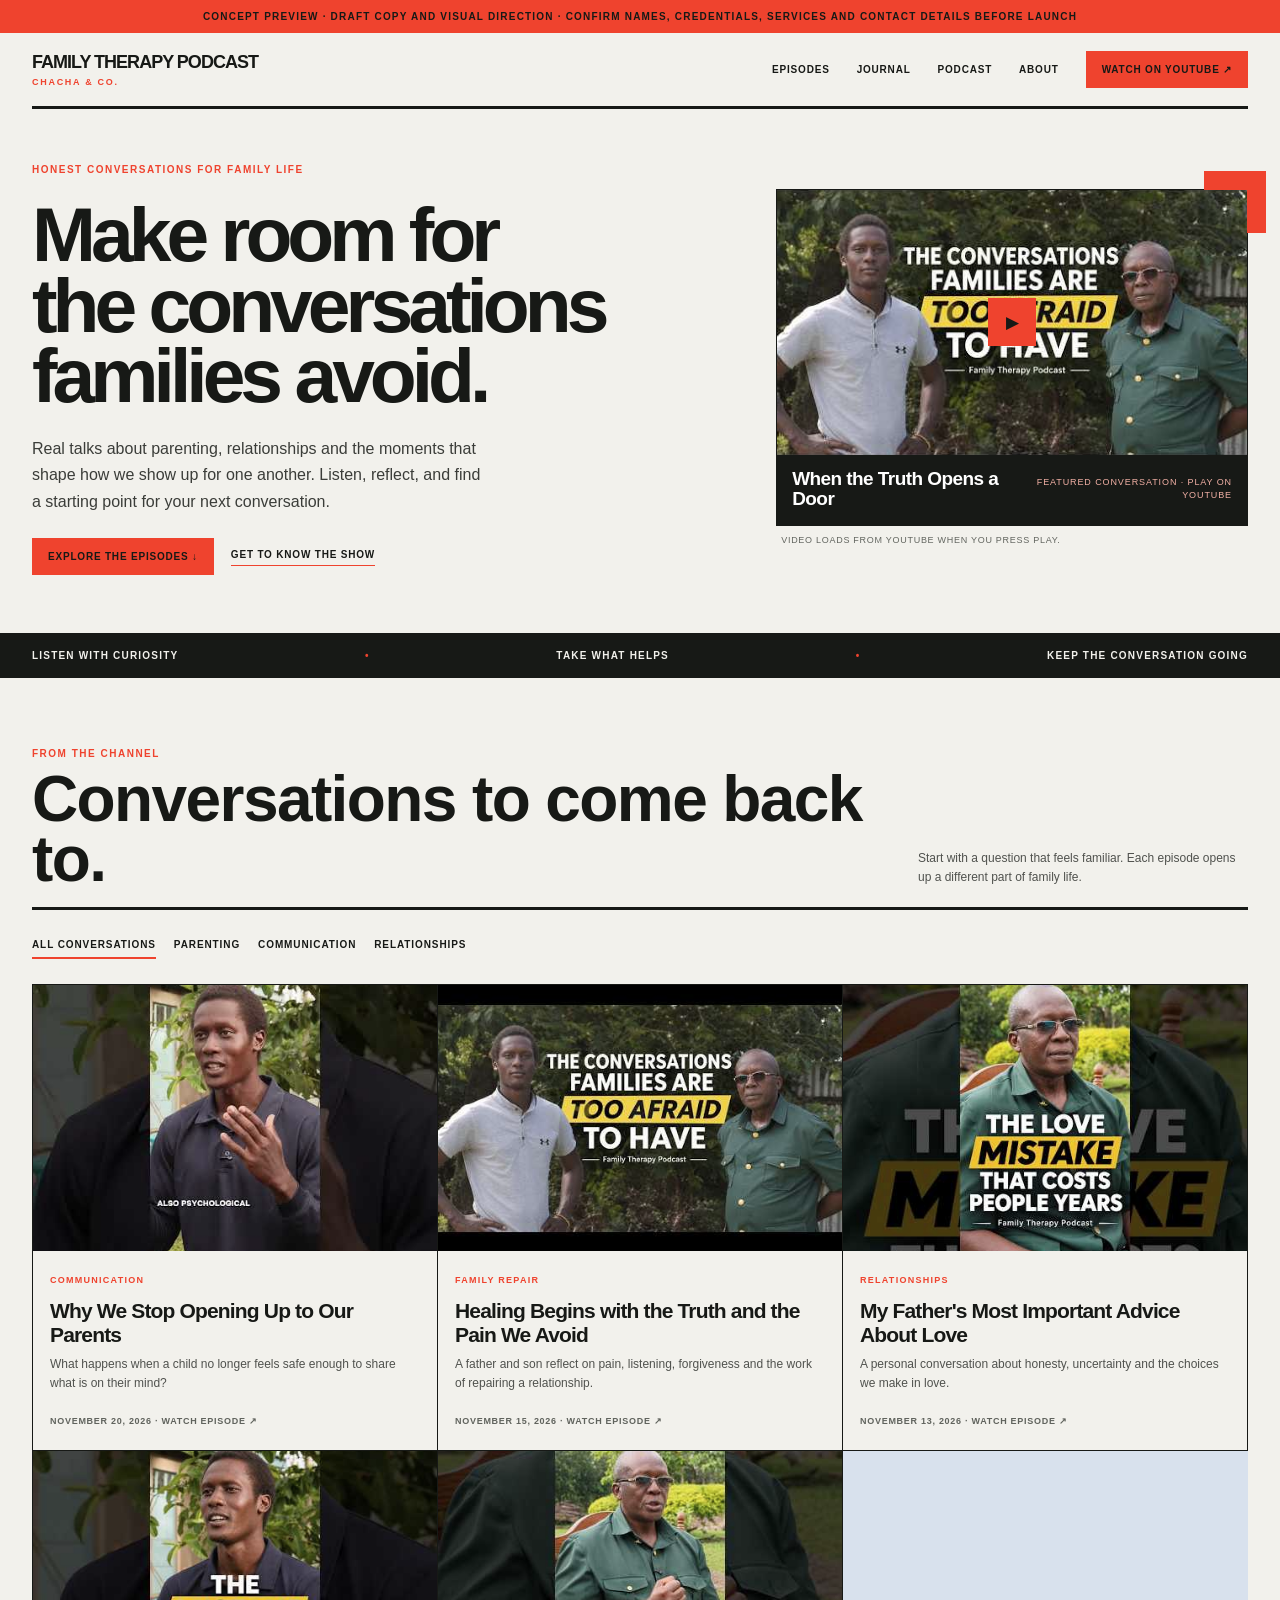
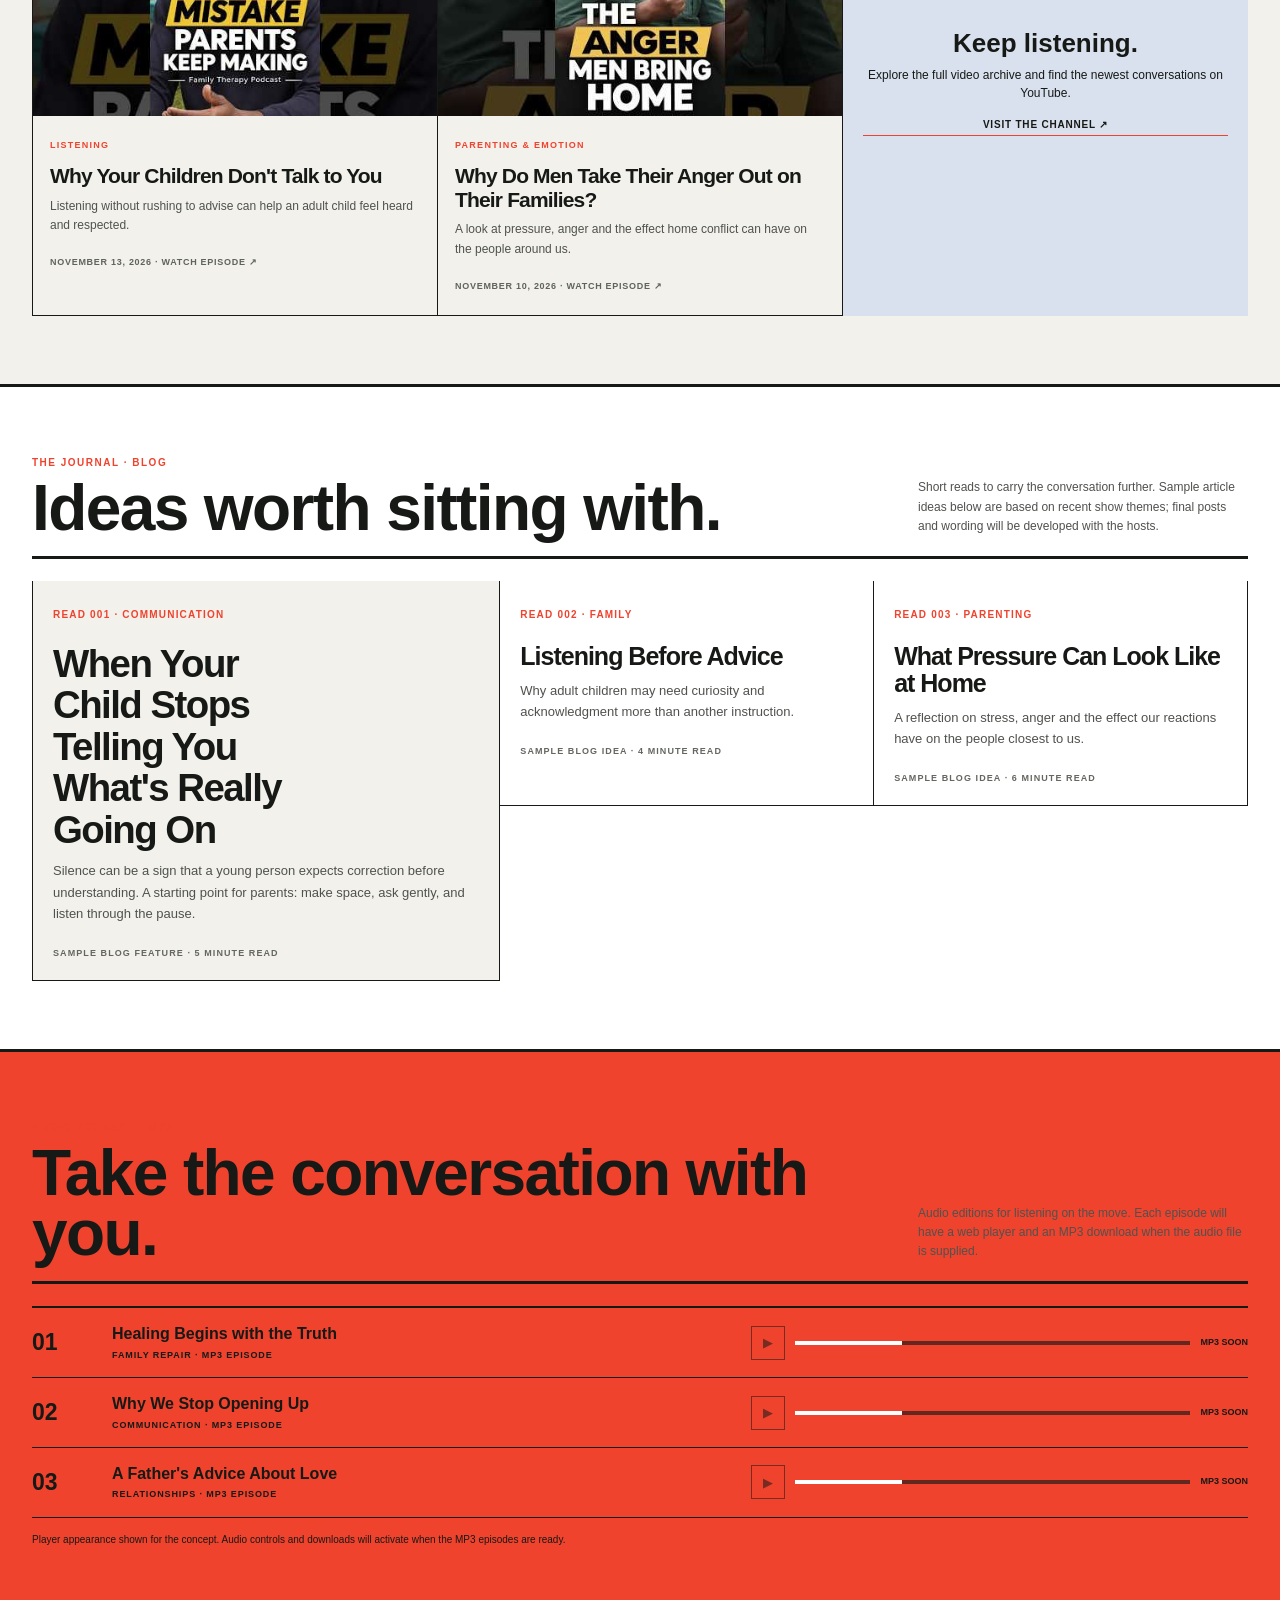
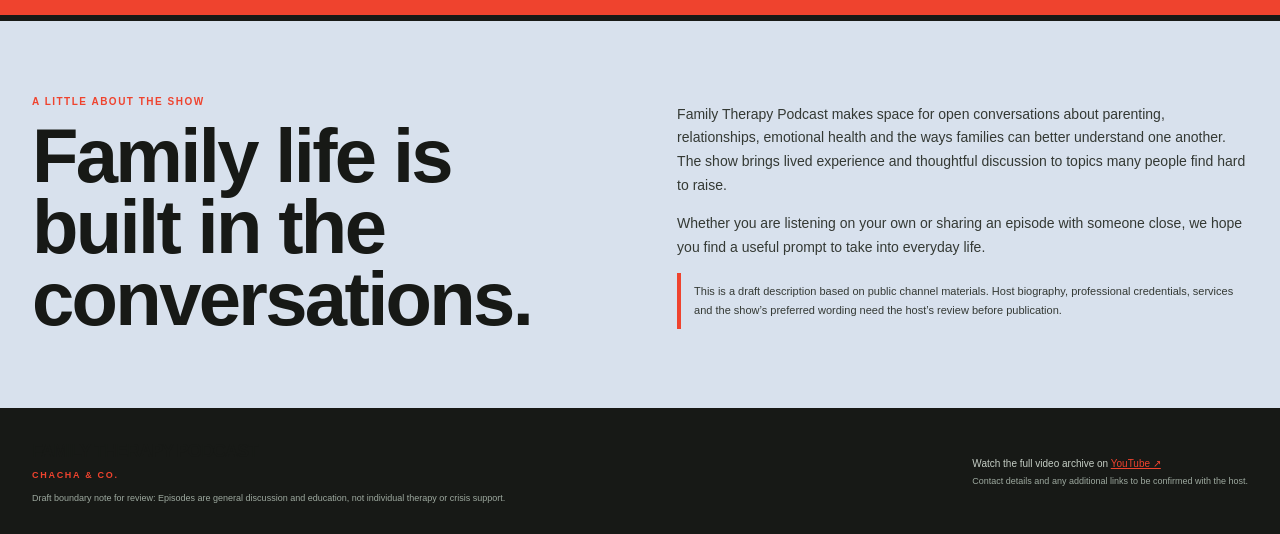
==== site/previews/family-therapy-podcast/index.html @ b7d5538c "Make client preview hosting reusable" ====
<!doctype html>
<html lang="en">
<head>
  <meta charset="utf-8">
  <meta name="viewport" content="width=device-width, initial-scale=1">
  <meta name="theme-color" content="#f2f1ec">
  <meta name="description" content="A concept for the Family Therapy Podcast website, with conversations, articles, and audio episodes.">
  <title>Family Therapy Podcast — Website concept</title>
  <link rel="stylesheet" href="assets/css/site.css">
  <script src="assets/js/site.js" defer></script>
</head>
<body>
  <div class="preview">Concept preview · Draft copy and visual direction · Confirm names, credentials, services and contact details before launch</div>

  <header class="site-header">
    <div class="wrap">
      <nav class="nav" aria-label="Main navigation">
        <a class="brand" href="#home">Family Therapy Podcast<small>CHACHA &amp; CO.</small></a>
        <button class="menu-toggle" type="button" aria-expanded="false" aria-controls="nav-links" aria-label="Open navigation">MENU</button>
        <div class="nav__links" id="nav-links">
          <a class="nav__link" href="#episodes">Episodes</a>
          <a class="nav__link" href="#journal">Journal</a>
          <a class="nav__link" href="#podcast">Podcast</a>
          <a class="nav__link" href="#about">About</a>
          <a class="button" href="https://www.youtube.com/@familytherapypodcast/videos" target="_blank" rel="noopener noreferrer">Watch on YouTube ↗</a>
        </div>
      </nav>
    </div>
  </header>

  <main id="home">
    <section class="wrap hero" aria-labelledby="hero-title">
      <div class="hero__copy">
        <div class="eyebrow">Honest conversations for family life</div>
        <h1 class="hero__title" id="hero-title">Make room for the conversations families avoid.</h1>
        <p class="hero__description">Real talks about parenting, relationships and the moments that shape how we show up for one another. Listen, reflect, and find a starting point for your next conversation.</p>
        <div class="hero__actions">
          <a class="button" href="#episodes">Explore the episodes ↓</a>
          <a class="text-link" href="#about">Get to know the show</a>
        </div>
      </div>

      <div class="hero__media">
        <span class="hero__badge" aria-hidden="true">01</span>
        <div class="feature">
          <button class="feature__play" type="button" aria-label="Play featured episode: Healing begins with the truth and the pain we avoid" data-video="1nzvbq_Dom4">
            <img class="feature__image" src="assets/images/1nzvbq_Dom4.jpg" alt="The podcast hosts in conversation, shown in the featured episode thumbnail">
            <span class="play-mark" aria-hidden="true">▶</span>
          </button>
          <div class="feature__meta">
            <strong class="feature__title">When the Truth Opens a Door</strong>
            <span class="feature__label">Featured conversation · Play on YouTube</span>
          </div>
        </div>
        <p class="feature__note">Video loads from YouTube when you press play.</p>
      </div>
    </section>

    <div class="principles" aria-label="Show values">
      <div class="wrap principles__inner"><span>Listen with curiosity</span><b aria-hidden="true">•</b><span>Take what helps</span><b aria-hidden="true">•</b><span>Keep the conversation going</span></div>
    </div>

    <section class="wrap section section--episodes" id="episodes" aria-labelledby="episodes-title">
      <div class="section__header">
        <div><div class="eyebrow">From the channel</div><h2 class="section__title" id="episodes-title">Conversations to come back to.</h2></div>
        <p class="section__intro">Start with a question that feels familiar. Each episode opens up a different part of family life.</p>
      </div>
      <div class="filters" role="group" aria-label="Filter episodes">
        <button class="filter" type="button" aria-pressed="true" data-filter="all">All conversations</button>
        <button class="filter" type="button" aria-pressed="false" data-filter="parenting">Parenting</button>
        <button class="filter" type="button" aria-pressed="false" data-filter="communication">Communication</button>
        <button class="filter" type="button" aria-pressed="false" data-filter="relationships">Relationships</button>
      </div>
      <div class="card-grid" id="episode-grid" aria-live="polite">
        <div class="more-card">
          <h3 class="more-card__title">Keep listening.</h3>
          <p class="more-card__text">Explore the full video archive and find the newest conversations on YouTube.</p>
          <a class="text-link" href="https://www.youtube.com/@familytherapypodcast/videos" target="_blank" rel="noopener noreferrer">Visit the channel ↗</a>
        </div>
      </div>
      <template id="episode-template">
        <article class="content-card" data-topic="">
          <a class="content-card__link" href="" target="_blank" rel="noopener noreferrer">
            <div class="content-card__image-wrap"><img class="content-card__image" src="" alt="" loading="lazy"></div>
            <div class="content-card__body">
              <span class="content-card__tag"></span>
              <h3 class="content-card__title"></h3>
              <p class="content-card__summary"></p>
              <span class="content-card__meta"></span>
            </div>
          </a>
        </article>
      </template>
    </section>

    <section class="section section--journal" id="journal" aria-labelledby="journal-title">
      <div class="wrap">
        <div class="section__header">
          <div><div class="eyebrow">The journal · Blog</div><h2 class="section__title" id="journal-title">Ideas worth sitting with.</h2></div>
          <p class="section__intro">Short reads to carry the conversation further. Sample article ideas below are based on recent show themes; final posts and wording will be developed with the hosts.</p>
        </div>
        <div class="journal-grid" id="journal-grid"></div>
      </div>
      <template id="journal-template">
        <article class="journal-card">
          <span class="journal-card__index"></span>
          <h3 class="journal-card__title"></h3>
          <p class="journal-card__summary"></p>
          <span class="journal-card__meta"></span>
        </article>
      </template>
    </section>

    <section class="section section--audio" id="podcast" aria-labelledby="podcast-title">
      <div class="wrap">
        <div class="section__header">
          <div><div class="eyebrow">Audio podcast · MP3</div><h2 class="section__title" id="podcast-title">Take the conversation with you.</h2></div>
          <p class="section__intro">Audio editions for listening on the move. Each episode will have a web player and an MP3 download when the audio file is supplied.</p>
        </div>
        <div class="audio-list" id="audio-list"></div>
        <p class="audio-note">Player appearance shown for the concept. Audio controls and downloads will activate when the MP3 episodes are ready.</p>
      </div>
      <template id="audio-template">
        <article class="audio-row">
          <span class="audio-row__number"></span>
          <div class="audio-row__title"><span class="audio-row__name"></span><small class="audio-row__label"></small></div>
          <div class="audio-preview">
            <button class="audio-preview__button" type="button" disabled aria-label="Audio preview unavailable">▶</button>
            <span class="audio-preview__track" aria-hidden="true"></span>
            <span class="audio-preview__time">MP3 SOON</span>
          </div>
        </article>
      </template>
    </section>

    <section class="about section" id="about" aria-labelledby="about-title">
      <div class="wrap about__grid">
        <div><div class="eyebrow">A little about the show</div><h2 class="about__title" id="about-title">Family life is built in the conversations.</h2></div>
        <div class="about__copy">
          <p>Family Therapy Podcast makes space for open conversations about parenting, relationships, emotional health and the ways families can better understand one another. The show brings lived experience and thoughtful discussion to topics many people find hard to raise.</p>
          <p>Whether you are listening on your own or sharing an episode with someone close, we hope you find a useful prompt to take into everyday life.</p>
          <p class="about__note">This is a draft description based on public channel materials. Host biography, professional credentials, services and the show’s preferred wording need the host’s review before publication.</p>
        </div>
      </div>
    </section>
  </main>

  <footer class="footer">
    <div class="wrap footer__row">
      <div>
        <a class="brand" href="#home">Family Therapy Podcast<small>CHACHA &amp; CO.</small></a>
        <p class="footer__note">Draft boundary note for review: Episodes are general discussion and education, not individual therapy or crisis support.</p>
      </div>
      <p class="footer__copy footer__copy--right">Watch the full video archive on <a href="https://www.youtube.com/@familytherapypodcast/videos" target="_blank" rel="noopener noreferrer">YouTube ↗</a><br><span class="footer__note">Contact details and any additional links to be confirmed with the host.</span></p>
    </div>
  </footer>
</body>
</html>
---- site/previews/family-therapy-podcast/assets/css/site.css ----
:root {
  color-scheme: light;
  --paper: #f2f1ec;
  --ink: #171916;
  --orange: #ef432e;
  --blue: #d8e1ed;
  --muted: #62655f;
  --rule: #171916;
  --sans: Arial, Helvetica, sans-serif;
  --display: Impact, "Arial Narrow", Arial, sans-serif;
}

* { box-sizing: border-box; }
html { scroll-behavior: smooth; }
body { margin: 0; background: var(--paper); color: var(--ink); font-family: var(--sans); line-height: 1.5; }
img { display: block; max-width: 100%; }
a { color: inherit; }
a:focus-visible, button:focus-visible { outline: 3px solid var(--orange); outline-offset: 3px; }
.wrap { width: min(1240px, calc(100% - 64px)); margin-inline: auto; }
.preview { padding: 9px 20px; background: var(--orange); text-align: center; font-size: 10px; font-weight: 700; letter-spacing: .12em; text-transform: uppercase; }
.site-header { position: relative; z-index: 5; }
.nav { position: relative; display: flex; align-items: center; justify-content: space-between; gap: 22px; padding: 18px 0; border-bottom: 3px solid var(--ink); }
.brand { color: var(--ink); font-size: 18px; font-weight: 900; line-height: 1; letter-spacing: -.055em; text-decoration: none; text-transform: uppercase; }
.brand small { display: block; margin-top: 7px; color: var(--orange); font-size: 9px; letter-spacing: .19em; }
.nav__links { display: flex; align-items: center; gap: 27px; }
.nav__link { color: var(--ink); font-size: 10px; font-weight: 700; letter-spacing: .08em; text-decoration: none; text-transform: uppercase; }
.nav__link:hover { color: var(--orange); }
.button { display: inline-flex; align-items: center; justify-content: center; padding: 13px 16px; border: 0; background: var(--orange); color: var(--ink); cursor: pointer; font: 800 10px var(--sans); letter-spacing: .08em; text-align: center; text-decoration: none; text-transform: uppercase; }
.button:hover { background: var(--ink); color: white; }
.menu-toggle { display: none; padding: 9px 12px; border: 1px solid var(--ink); background: transparent; color: var(--ink); font: 800 10px var(--sans); letter-spacing: .08em; }
.eyebrow { color: var(--orange); font-size: 10px; font-weight: 800; letter-spacing: .15em; text-transform: uppercase; }

/* Lead story */
.hero { display: grid; grid-template-columns: minmax(0, 1.2fr) minmax(0, .8fr); align-items: center; gap: 3%; padding-block: 53px 58px; }
.hero__copy { min-width: 0; }
.hero__title { max-width: 100%; margin: 22px 0 25px; font: 900 clamp(50px, 6vw, 82px)/.92 var(--sans); letter-spacing: -.065em; text-wrap: balance; }
.hero__description { max-width: 450px; margin: 0; color: #3b3d39; font-size: 16px; line-height: 1.65; }
.hero__actions { display: flex; align-items: center; gap: 17px; margin-top: 23px; }
.text-link { padding-bottom: 3px; border-bottom: 1px solid var(--orange); color: var(--ink); font-size: 10px; font-weight: 700; letter-spacing: .08em; text-decoration: none; text-transform: uppercase; }
.feature { min-width: 0; border: 1px solid var(--ink); background: var(--ink); }
.feature__play { position: relative; display: block; width: 100%; padding: 0; overflow: hidden; border: 0; background: var(--ink); cursor: pointer; }
.feature__image { width: 100%; aspect-ratio: 16 / 9; object-fit: cover; filter: saturate(.82); }
.feature__iframe { display: block; width: 100%; aspect-ratio: 16 / 9; border: 0; }
.feature__play:hover .feature__image { filter: saturate(1.05); }
.play-mark { position: absolute; top: 50%; left: 50%; display: grid; width: 48px; aspect-ratio: 1; transform: translate(-50%, -50%); place-items: center; background: var(--orange); color: var(--ink); font-size: 17px; }
.feature__meta { display: flex; align-items: center; justify-content: space-between; gap: 12px; padding: 14px 15px 15px; color: white; }
.feature__title { margin: 0; font-size: 19px; font-weight: 800; line-height: 1.1; letter-spacing: -.03em; }
.feature__label { color: #f2b0a5; font-size: 9px; letter-spacing: .1em; text-align: right; text-transform: uppercase; }
.feature__note { margin: 8px 5px 0; color: var(--muted); font-size: 9px; letter-spacing: .08em; text-transform: uppercase; }
.hero__badge { position: absolute; top: -18px; right: -18px; display: grid; width: 62px; aspect-ratio: 1; place-items: center; background: var(--orange); font: 900 22px var(--display); }
.hero__media { position: relative; min-width: 0; }

/* Shared section and content-card styles */
.principles { border-block: 3px solid var(--ink); background: var(--ink); color: var(--paper); }
.principles__inner { display: flex; justify-content: space-between; gap: 20px; padding-block: 12px; font-size: 10px; font-weight: 700; letter-spacing: .12em; text-transform: uppercase; }
.principles__inner b { color: var(--orange); }
.section { padding-block: 68px; }
.section--episodes { padding-top: 68px; }
.section--journal { border-top: 3px solid var(--ink); background: white; }
.section--audio { border-block: 3px solid var(--ink); background: var(--orange); }
.section__header { display: flex; align-items: end; justify-content: space-between; gap: 25px; margin-bottom: 22px; padding-bottom: 18px; border-bottom: 3px solid var(--ink); }
.section__title { margin: 8px 0 0; font: 900 clamp(38px, 5vw, 64px)/.94 var(--display); letter-spacing: -.025em; }
.section__intro { max-width: 330px; margin: 0 0 2px; color: #50524e; font-size: 12px; line-height: 1.6; }
.filters { display: flex; flex-wrap: wrap; gap: 18px; margin: 22px 0 25px; }
.filter { padding: 7px 0; border: 0; border-bottom: 2px solid transparent; background: transparent; color: var(--ink); cursor: pointer; font: 800 10px var(--sans); letter-spacing: .09em; text-transform: uppercase; }
.filter[aria-pressed="true"], .filter:hover { border-bottom-color: var(--orange); }
.card-grid { display: grid; grid-template-columns: repeat(3, minmax(0, 1fr)); border-top: 1px solid var(--ink); border-left: 1px solid var(--ink); }
.content-card { min-width: 0; border-right: 1px solid var(--ink); border-bottom: 1px solid var(--ink); }
.content-card[hidden] { display: none; }
.content-card__link { display: block; height: 100%; color: inherit; text-decoration: none; }
.content-card__image-wrap { aspect-ratio: 1.52; overflow: hidden; background: var(--blue); }
.content-card__image { width: 100%; height: 100%; object-fit: cover; filter: saturate(.78); transition: filter .2s, transform .3s; }
.content-card__link:hover .content-card__image { transform: scale(1.025); filter: saturate(1.15); }
.content-card__body { padding: 15px 17px 19px; }
.content-card__tag { color: var(--orange); font-size: 9px; font-weight: 800; letter-spacing: .14em; text-transform: uppercase; }
.content-card__title { margin: 9px 0; font-size: 21px; font-weight: 800; line-height: 1.12; letter-spacing: -.04em; }
.content-card__summary { margin: 0 0 13px; color: #50524e; font-size: 12px; line-height: 1.6; }
.content-card__meta { color: #60635d; font-size: 9px; font-weight: 700; letter-spacing: .08em; text-transform: uppercase; }
.more-card { display: grid; min-height: 100%; padding: 20px; place-content: center; background: var(--blue); text-align: center; }
.more-card__title { margin: 0 0 10px; font-size: 26px; font-weight: 900; line-height: 1; }
.more-card__text { margin: 0 0 15px; font-size: 12px; }

/* Editorial journal and MP3 archive */
.journal-grid { display: grid; grid-template-columns: 1.25fr 1fr 1fr; border-left: 1px solid var(--ink); }
.journal-card { padding: 20px; border-right: 1px solid var(--ink); border-bottom: 1px solid var(--ink); }
.journal-card--lead { grid-row: span 2; background: var(--paper); }
.journal-card__index { color: var(--orange); font-size: 10px; font-weight: 800; letter-spacing: .12em; text-transform: uppercase; }
.journal-card__title { margin: 18px 0 10px; font-size: 25px; font-weight: 800; line-height: 1.08; letter-spacing: -.04em; }
.journal-card--lead .journal-card__title { max-width: 11ch; font-size: clamp(30px, 3vw, 43px); }
.journal-card__summary { margin: 0; color: #50524e; font-size: 13px; line-height: 1.65; }
.journal-card__meta { display: block; margin-top: 22px; color: #646760; font-size: 9px; font-weight: 700; letter-spacing: .12em; text-transform: uppercase; }
.audio-list { border-top: 2px solid var(--ink); }
.audio-row { display: grid; grid-template-columns: 62px minmax(180px, 1fr) minmax(200px, .8fr); align-items: center; gap: 18px; padding: 17px 0; border-bottom: 1px solid var(--ink); }
.audio-row__number { font: 900 23px var(--display); }
.audio-row__title { font-size: 16px; font-weight: 800; line-height: 1.15; }
.audio-row__label { display: block; margin-top: 6px; font-size: 9px; font-weight: 700; letter-spacing: .1em; text-transform: uppercase; }
.audio-preview { display: flex; align-items: center; gap: 10px; }
.audio-preview__button { width: 34px; aspect-ratio: 1; border: 1px solid var(--ink); background: transparent; color: var(--ink); }
.audio-preview__button:disabled { opacity: .55; cursor: not-allowed; }
.audio-preview__track { position: relative; flex: 1; height: 4px; background: rgb(23 25 22 / 65%); }
.audio-preview__track::before { display: block; width: 27%; height: 4px; background: white; content: ""; }
.audio-preview__time { font-size: 9px; font-weight: 700; white-space: nowrap; }
.audio-note { margin: 14px 0 0; font-size: 10px; }

/* About and footer */
.about { border-block: 3px solid var(--ink); background: var(--blue); }
.about__grid { display: grid; grid-template-columns: .9fr 1.1fr; align-items: center; gap: 12%; }
.about__title { margin: 11px 0 0; font: 900 clamp(42px, 6vw, 76px)/.94 var(--display); letter-spacing: -.035em; }
.about__copy p { color: #343934; font-size: 14px; line-height: 1.7; }
.about__note { padding: 9px 0 9px 13px; border-left: 4px solid var(--orange); font-size: 11px !important; }
.footer { padding-block: 29px; background: var(--ink); color: var(--paper); }
.footer__row { display: flex; align-items: center; justify-content: space-between; gap: 25px; }
.footer__copy { max-width: 460px; margin: 0; color: #c5cec5; font-size: 10px; line-height: 1.7; }
.footer__copy a { color: var(--orange); }
.footer__note { margin: 12px 0 0; color: #9da99f; font-size: 9px; }

@media (max-width: 960px) {
  .wrap { width: calc(100% - 48px); }
  .hero { grid-template-columns: minmax(0, 1fr) minmax(0, .88fr); gap: 28px; }
  .hero__title { font-size: clamp(48px, 6.4vw, 68px); }
}
@media (max-width: 760px) {
  .wrap { width: calc(100% - 34px); }
  .menu-toggle { display: block; }
  .nav__links { position: absolute; top: 100%; right: 0; left: 0; display: none; align-items: flex-start; padding: 18px; border-bottom: 3px solid var(--ink); background: var(--paper); }
  .nav__links.is-open { display: flex; flex-direction: column; gap: 17px; }
  .nav__links .button { display: inline-flex; }
  .hero { grid-template-columns: minmax(0, 1fr); gap: 28px; padding-block: 44px 48px; }
  .hero__title { max-width: 100%; font-size: clamp(48px, 10vw, 76px); }
  .hero__media { width: 100%; }
  .principles__inner { justify-content: flex-start; flex-wrap: wrap; gap: 6px 15px; }
  .section { padding-block: 52px; }
  .section__header { display: block; }
  .section__intro { margin-top: 13px; }
  .card-grid { grid-template-columns: repeat(2, minmax(0, 1fr)); }
  .journal-grid { grid-template-columns: 1fr 1fr; }
  .journal-card--lead { grid-row: auto; grid-column: 1 / -1; }
  .audio-row { grid-template-columns: 40px minmax(0, 1fr); gap: 11px; }
  .audio-preview { grid-column: 2; }
  .audio-row__title { font-size: 14px; }
  .about__grid { grid-template-columns: 1fr; gap: 19px; }
  .about__title { font-size: clamp(42px, 9vw, 64px); }
  .footer__row { display: block; }
  .footer__copy--right { margin-top: 18px; }
}
@media (max-width: 520px) {
  .wrap { width: calc(100% - 28px); }
  .nav { gap: 12px; }
  .hero__title { max-width: 100%; font-size: clamp(40px, 11vw, 58px); line-height: .92; }
  .hero__badge { top: -12px; right: -8px; width: 47px; }
  .hero__actions { align-items: flex-start; flex-direction: column; }
  .feature__meta { align-items: flex-start; flex-direction: column; gap: 4px; }
  .feature__label { text-align: left; }
  .card-grid, .journal-grid { grid-template-columns: minmax(0, 1fr); }
  .journal-card--lead { grid-column: auto; }
  .journal-card__title { font-size: 22px; }
  .journal-card--lead .journal-card__title { font-size: 32px; }
  .section__title { font-size: 44px; }
  .section__intro { max-width: 100%; }
  .filters { gap: 10px 14px; }
  .filter { font-size: 9px; }
  .principles__inner { gap: 6px 10px; font-size: 9px; }
  .audio-row { grid-template-columns: 30px minmax(0, 1fr); gap: 10px; }
  .audio-row__number { font-size: 20px; }
  .audio-row__title { font-size: 13px; }
  .audio-preview { grid-column: 2; }
}
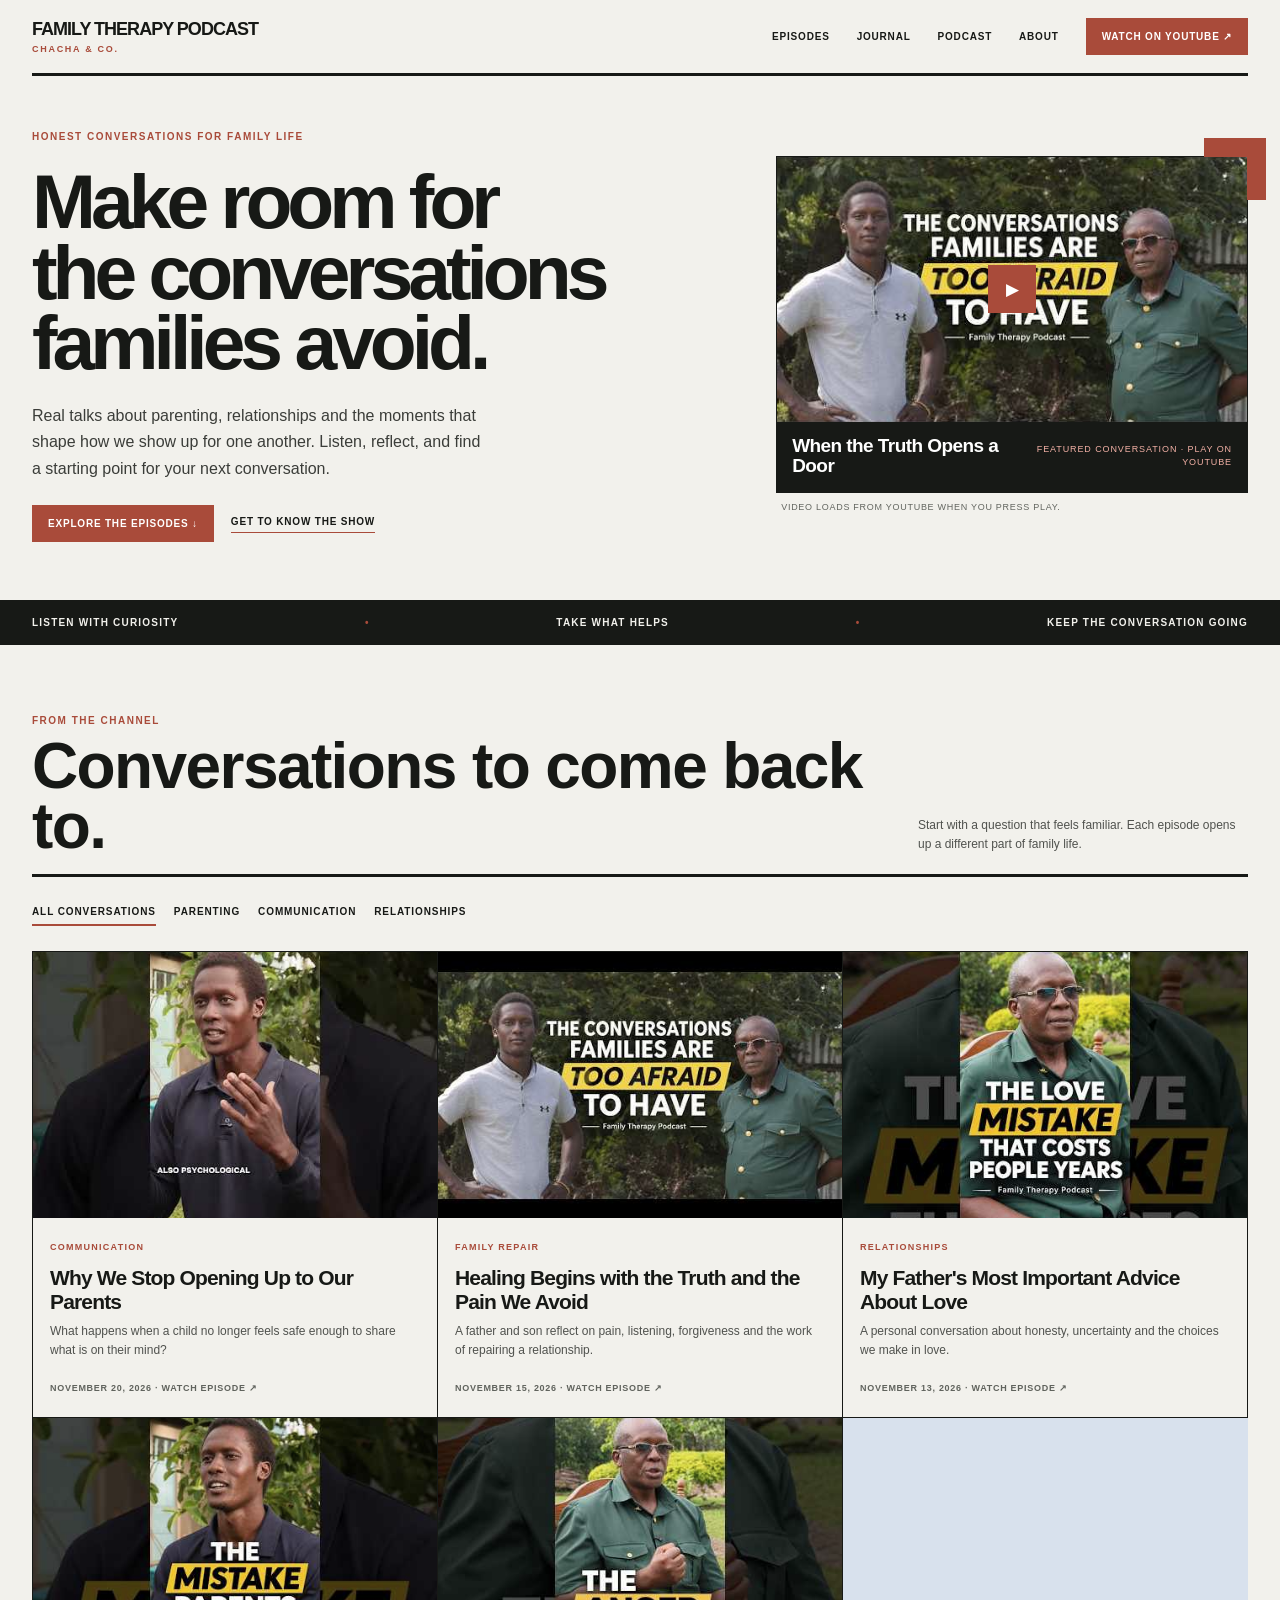
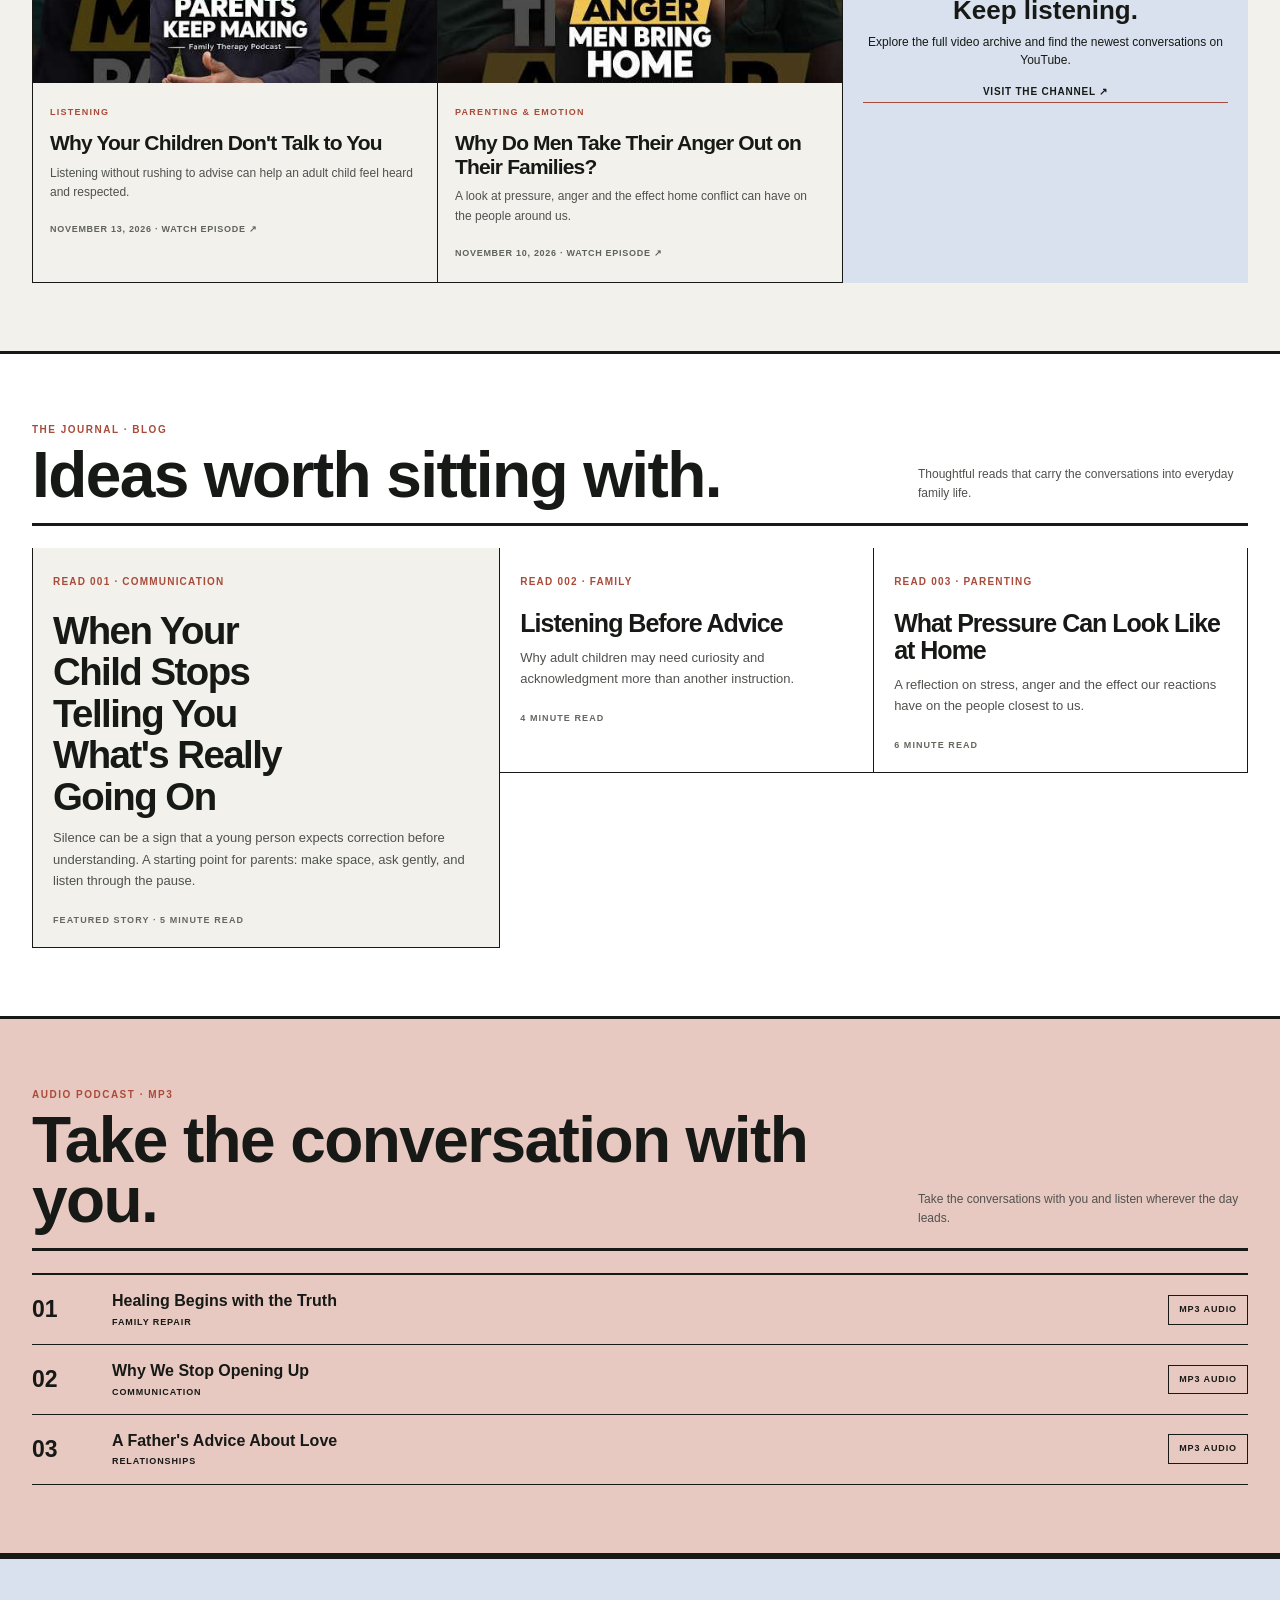
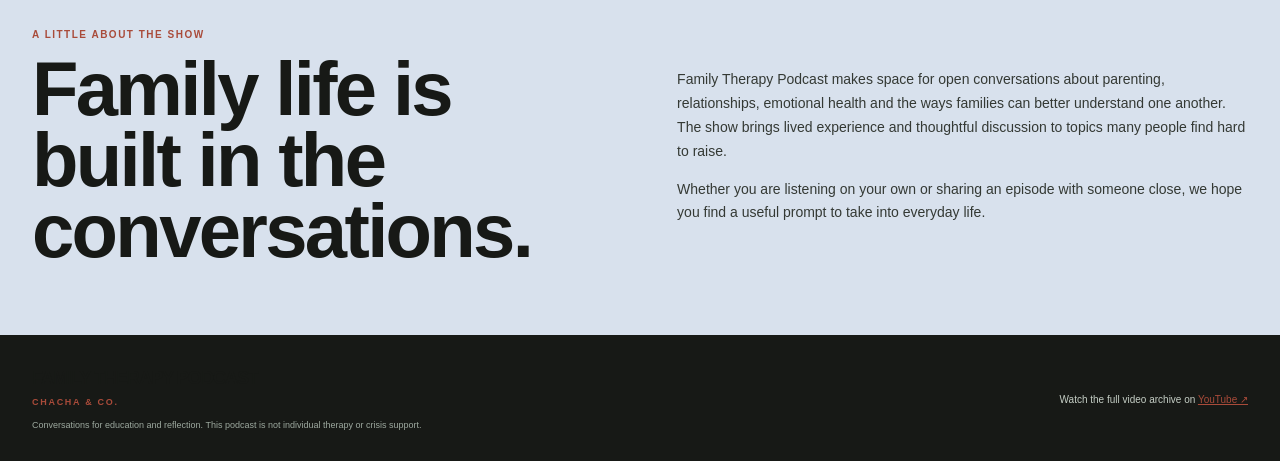
==== commit e6b60986: "Remove internal draft notes from podcast preview" ====
--- a/site/previews/family-therapy-podcast/index.html
+++ b/site/previews/family-therapy-podcast/index.html
@@ -10,8 +10,6 @@
   <script src="assets/js/site.js" defer></script>
 </head>
 <body>
-  <div class="preview">Concept preview · Draft copy and visual direction · Confirm names, credentials, services and contact details before launch</div>
-
   <header class="site-header">
     <div class="wrap">
       <nav class="nav" aria-label="Main navigation">
@@ -97,7 +95,7 @@
       <div class="wrap">
         <div class="section__header">
           <div><div class="eyebrow">The journal · Blog</div><h2 class="section__title" id="journal-title">Ideas worth sitting with.</h2></div>
-          <p class="section__intro">Short reads to carry the conversation further. Sample article ideas below are based on recent show themes; final posts and wording will be developed with the hosts.</p>
+          <p class="section__intro">Thoughtful reads that carry the conversations into everyday family life.</p>
         </div>
         <div class="journal-grid" id="journal-grid"></div>
       </div>
@@ -115,20 +113,15 @@
       <div class="wrap">
         <div class="section__header">
           <div><div class="eyebrow">Audio podcast · MP3</div><h2 class="section__title" id="podcast-title">Take the conversation with you.</h2></div>
-          <p class="section__intro">Audio editions for listening on the move. Each episode will have a web player and an MP3 download when the audio file is supplied.</p>
+          <p class="section__intro">Take the conversations with you and listen wherever the day leads.</p>
         </div>
         <div class="audio-list" id="audio-list"></div>
-        <p class="audio-note">Player appearance shown for the concept. Audio controls and downloads will activate when the MP3 episodes are ready.</p>
       </div>
       <template id="audio-template">
         <article class="audio-row">
           <span class="audio-row__number"></span>
           <div class="audio-row__title"><span class="audio-row__name"></span><small class="audio-row__label"></small></div>
-          <div class="audio-preview">
-            <button class="audio-preview__button" type="button" disabled aria-label="Audio preview unavailable">▶</button>
-            <span class="audio-preview__track" aria-hidden="true"></span>
-            <span class="audio-preview__time">MP3 SOON</span>
-          </div>
+          <span class="audio-row__format">MP3 audio</span>
         </article>
       </template>
     </section>
@@ -139,7 +132,6 @@
         <div class="about__copy">
           <p>Family Therapy Podcast makes space for open conversations about parenting, relationships, emotional health and the ways families can better understand one another. The show brings lived experience and thoughtful discussion to topics many people find hard to raise.</p>
           <p>Whether you are listening on your own or sharing an episode with someone close, we hope you find a useful prompt to take into everyday life.</p>
-          <p class="about__note">This is a draft description based on public channel materials. Host biography, professional credentials, services and the show’s preferred wording need the host’s review before publication.</p>
         </div>
       </div>
     </section>
@@ -149,9 +141,9 @@
     <div class="wrap footer__row">
       <div>
         <a class="brand" href="#home">Family Therapy Podcast<small>CHACHA &amp; CO.</small></a>
-        <p class="footer__note">Draft boundary note for review: Episodes are general discussion and education, not individual therapy or crisis support.</p>
+        <p class="footer__note">Conversations for education and reflection. This podcast is not individual therapy or crisis support.</p>
       </div>
-      <p class="footer__copy footer__copy--right">Watch the full video archive on <a href="https://www.youtube.com/@familytherapypodcast/videos" target="_blank" rel="noopener noreferrer">YouTube ↗</a><br><span class="footer__note">Contact details and any additional links to be confirmed with the host.</span></p>
+      <p class="footer__copy footer__copy--right">Watch the full video archive on <a href="https://www.youtube.com/@familytherapypodcast/videos" target="_blank" rel="noopener noreferrer">YouTube ↗</a></p>
     </div>
   </footer>
 </body>
--- a/site/previews/family-therapy-podcast/assets/css/site.css
+++ b/site/previews/family-therapy-podcast/assets/css/site.css
@@ -2,7 +2,8 @@
   color-scheme: light;
   --paper: #f2f1ec;
   --ink: #171916;
-  --orange: #ef432e;
+  --orange: #a94b3a;
+  --terracotta-soft: #e8c9c1;
   --blue: #d8e1ed;
   --muted: #62655f;
   --rule: #171916;
@@ -17,7 +18,6 @@
 a { color: inherit; }
 a:focus-visible, button:focus-visible { outline: 3px solid var(--orange); outline-offset: 3px; }
 .wrap { width: min(1240px, calc(100% - 64px)); margin-inline: auto; }
-.preview { padding: 9px 20px; background: var(--orange); text-align: center; font-size: 10px; font-weight: 700; letter-spacing: .12em; text-transform: uppercase; }
 .site-header { position: relative; z-index: 5; }
 .nav { position: relative; display: flex; align-items: center; justify-content: space-between; gap: 22px; padding: 18px 0; border-bottom: 3px solid var(--ink); }
 .brand { color: var(--ink); font-size: 18px; font-weight: 900; line-height: 1; letter-spacing: -.055em; text-decoration: none; text-transform: uppercase; }
@@ -25,7 +25,7 @@
 .nav__links { display: flex; align-items: center; gap: 27px; }
 .nav__link { color: var(--ink); font-size: 10px; font-weight: 700; letter-spacing: .08em; text-decoration: none; text-transform: uppercase; }
 .nav__link:hover { color: var(--orange); }
-.button { display: inline-flex; align-items: center; justify-content: center; padding: 13px 16px; border: 0; background: var(--orange); color: var(--ink); cursor: pointer; font: 800 10px var(--sans); letter-spacing: .08em; text-align: center; text-decoration: none; text-transform: uppercase; }
+.button { display: inline-flex; align-items: center; justify-content: center; padding: 13px 16px; border: 0; background: var(--orange); color: white; cursor: pointer; font: 800 10px var(--sans); letter-spacing: .08em; text-align: center; text-decoration: none; text-transform: uppercase; }
 .button:hover { background: var(--ink); color: white; }
 .menu-toggle { display: none; padding: 9px 12px; border: 1px solid var(--ink); background: transparent; color: var(--ink); font: 800 10px var(--sans); letter-spacing: .08em; }
 .eyebrow { color: var(--orange); font-size: 10px; font-weight: 800; letter-spacing: .15em; text-transform: uppercase; }
@@ -42,7 +42,7 @@
 .feature__image { width: 100%; aspect-ratio: 16 / 9; object-fit: cover; filter: saturate(.82); }
 .feature__iframe { display: block; width: 100%; aspect-ratio: 16 / 9; border: 0; }
 .feature__play:hover .feature__image { filter: saturate(1.05); }
-.play-mark { position: absolute; top: 50%; left: 50%; display: grid; width: 48px; aspect-ratio: 1; transform: translate(-50%, -50%); place-items: center; background: var(--orange); color: var(--ink); font-size: 17px; }
+.play-mark { position: absolute; top: 50%; left: 50%; display: grid; width: 48px; aspect-ratio: 1; transform: translate(-50%, -50%); place-items: center; background: var(--orange); color: white; font-size: 17px; }
 .feature__meta { display: flex; align-items: center; justify-content: space-between; gap: 12px; padding: 14px 15px 15px; color: white; }
 .feature__title { margin: 0; font-size: 19px; font-weight: 800; line-height: 1.1; letter-spacing: -.03em; }
 .feature__label { color: #f2b0a5; font-size: 9px; letter-spacing: .1em; text-align: right; text-transform: uppercase; }
@@ -57,7 +57,7 @@
 .section { padding-block: 68px; }
 .section--episodes { padding-top: 68px; }
 .section--journal { border-top: 3px solid var(--ink); background: white; }
-.section--audio { border-block: 3px solid var(--ink); background: var(--orange); }
+.section--audio { border-block: 3px solid var(--ink); background: var(--terracotta-soft); }
 .section__header { display: flex; align-items: end; justify-content: space-between; gap: 25px; margin-bottom: 22px; padding-bottom: 18px; border-bottom: 3px solid var(--ink); }
 .section__title { margin: 8px 0 0; font: 900 clamp(38px, 5vw, 64px)/.94 var(--display); letter-spacing: -.025em; }
 .section__intro { max-width: 330px; margin: 0 0 2px; color: #50524e; font-size: 12px; line-height: 1.6; }
@@ -90,24 +90,17 @@
 .journal-card__summary { margin: 0; color: #50524e; font-size: 13px; line-height: 1.65; }
 .journal-card__meta { display: block; margin-top: 22px; color: #646760; font-size: 9px; font-weight: 700; letter-spacing: .12em; text-transform: uppercase; }
 .audio-list { border-top: 2px solid var(--ink); }
-.audio-row { display: grid; grid-template-columns: 62px minmax(180px, 1fr) minmax(200px, .8fr); align-items: center; gap: 18px; padding: 17px 0; border-bottom: 1px solid var(--ink); }
+.audio-row { display: grid; grid-template-columns: 62px minmax(180px, 1fr) auto; align-items: center; gap: 18px; padding: 17px 0; border-bottom: 1px solid var(--ink); }
 .audio-row__number { font: 900 23px var(--display); }
 .audio-row__title { font-size: 16px; font-weight: 800; line-height: 1.15; }
 .audio-row__label { display: block; margin-top: 6px; font-size: 9px; font-weight: 700; letter-spacing: .1em; text-transform: uppercase; }
-.audio-preview { display: flex; align-items: center; gap: 10px; }
-.audio-preview__button { width: 34px; aspect-ratio: 1; border: 1px solid var(--ink); background: transparent; color: var(--ink); }
-.audio-preview__button:disabled { opacity: .55; cursor: not-allowed; }
-.audio-preview__track { position: relative; flex: 1; height: 4px; background: rgb(23 25 22 / 65%); }
-.audio-preview__track::before { display: block; width: 27%; height: 4px; background: white; content: ""; }
-.audio-preview__time { font-size: 9px; font-weight: 700; white-space: nowrap; }
-.audio-note { margin: 14px 0 0; font-size: 10px; }
+.audio-row__format { padding: 7px 10px; border: 1px solid var(--ink); font-size: 9px; font-weight: 700; letter-spacing: .1em; text-transform: uppercase; white-space: nowrap; }
 
 /* About and footer */
 .about { border-block: 3px solid var(--ink); background: var(--blue); }
 .about__grid { display: grid; grid-template-columns: .9fr 1.1fr; align-items: center; gap: 12%; }
 .about__title { margin: 11px 0 0; font: 900 clamp(42px, 6vw, 76px)/.94 var(--display); letter-spacing: -.035em; }
 .about__copy p { color: #343934; font-size: 14px; line-height: 1.7; }
-.about__note { padding: 9px 0 9px 13px; border-left: 4px solid var(--orange); font-size: 11px !important; }
 .footer { padding-block: 29px; background: var(--ink); color: var(--paper); }
 .footer__row { display: flex; align-items: center; justify-content: space-between; gap: 25px; }
 .footer__copy { max-width: 460px; margin: 0; color: #c5cec5; font-size: 10px; line-height: 1.7; }
@@ -135,8 +128,7 @@
   .card-grid { grid-template-columns: repeat(2, minmax(0, 1fr)); }
   .journal-grid { grid-template-columns: 1fr 1fr; }
   .journal-card--lead { grid-row: auto; grid-column: 1 / -1; }
-  .audio-row { grid-template-columns: 40px minmax(0, 1fr); gap: 11px; }
-  .audio-preview { grid-column: 2; }
+  .audio-row { grid-template-columns: 40px minmax(0, 1fr) auto; gap: 11px; }
   .audio-row__title { font-size: 14px; }
   .about__grid { grid-template-columns: 1fr; gap: 19px; }
   .about__title { font-size: clamp(42px, 9vw, 64px); }
@@ -163,5 +155,5 @@
   .audio-row { grid-template-columns: 30px minmax(0, 1fr); gap: 10px; }
   .audio-row__number { font-size: 20px; }
   .audio-row__title { font-size: 13px; }
-  .audio-preview { grid-column: 2; }
+  .audio-row__format { grid-column: 2; justify-self: start; }
 }
